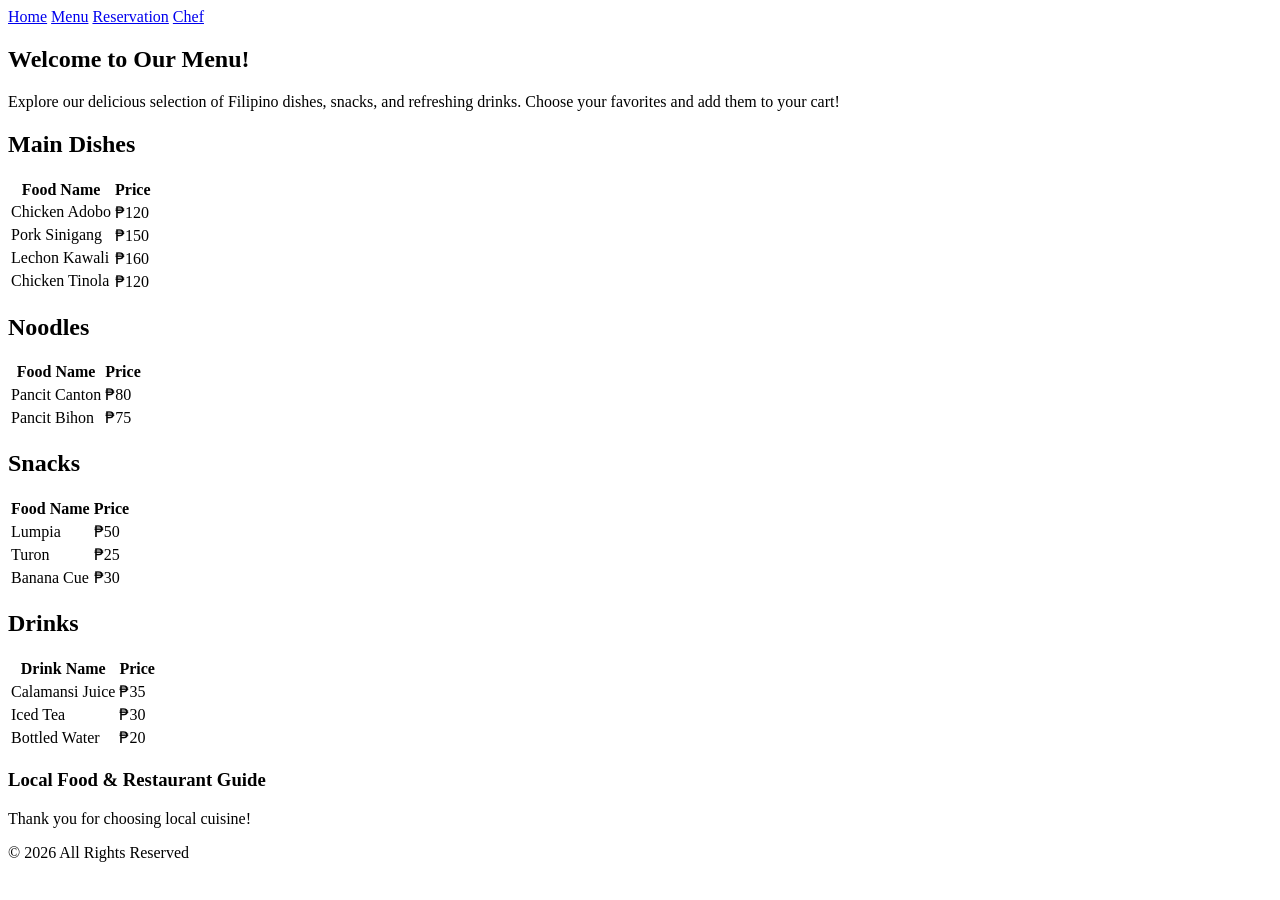
==== menu.html @ c851ced8 "Add files via upload" ====
<!DOCTYPE html>
<html lang="en">
<head>
    <meta charset="UTF-8">
    <meta name="viewport" content="width=device-width, initial-scale=1.0">
    <title>Food Menu - Local Food Guide</title>
    <link rel="stylesheet" href="css/menu.css">
</head>
<body>

    <!-- HEADER -->
    <header class="site-header">
        <nav class="site-nav">
            <a href="index.html#home">Home</a>
            <a href="menu.html" class="active" aria-current="page">Menu</a>
            <a href="reservation1.html">Reservation</a>
            <a href="index.html#chef">Chef</a>
        </nav>
    </header>

    <!-- INTRODUCTION -->
    <section class="menu-hero">
    <h2>Welcome to Our Menu!</h2>
        <p>
            Explore our delicious selection of Filipino
            dishes, snacks, and refreshing drinks.
            Choose your favorites and add them to your cart!
        </p>
    </section>

    <!-- MAIN DISHES -->
    <section class="menu-section">
        <h2>Main Dishes</h2>
       
        <table>
            <tr>
                <th>Food Name</th>
                <th>Price</th>
        </tr>

        <tr>
            <td>Chicken Adobo</td>
            <td>₱120</td>
        </tr>

        <tr>
            <td>Pork Sinigang</td>
            <td>₱150</td>
        </tr>

        <tr>
            <td>Lechon Kawali</td>
            <td>₱160</td>
        </tr>

        <tr>
            <td>Chicken Tinola</td>
            <td>₱120</td>
        </tr>
    </table>
</section>

<section class="menu-section">
    <h2>Noodles</h2>

    <table>
        <tr>
            <th>Food Name</th>
            <th>Price</th>
        </tr>

        <tr>
            <td>Pancit Canton</td>
            <td>₱80</td>
        </tr>

        <tr>
            <td>Pancit Bihon</td>
            <td>₱75</td>
        </tr>
    </table>
</section>

    <section class="menu-section">
        <h2>Snacks</h2>
        <table>
            <tr>
                <th>Food Name</th>
                <th>Price</th>
            </tr>
            <tr><td>Lumpia</td><td>₱50</td></tr>
            <tr><td>Turon</td><td>₱25</td></tr>
            <tr><td>Banana Cue</td><td>₱30</td></tr>
        </table>
    </section>

    <section class="menu-section">
        <h2>Drinks</h2>
        <table>
            <tr>
                <th>Drink Name</th>
                <th>Price</th>
            </tr>
            <tr><td>Calamansi Juice</td><td>₱35</td></tr>
            <tr><td>Iced Tea</td><td>₱30</td></tr>
            <tr><td>Bottled Water</td><td>₱20</td></tr>
        </table>
    </section>

    <footer class="site-footer">
        <h3 class="brrand">Local Food & Restaurant Guide</h3>
        <p>Thank you for choosing local cuisine!</p>
        <p class="copyright">© 2026 All Rights Reserved</p>
    </footer>

</body>
</html>
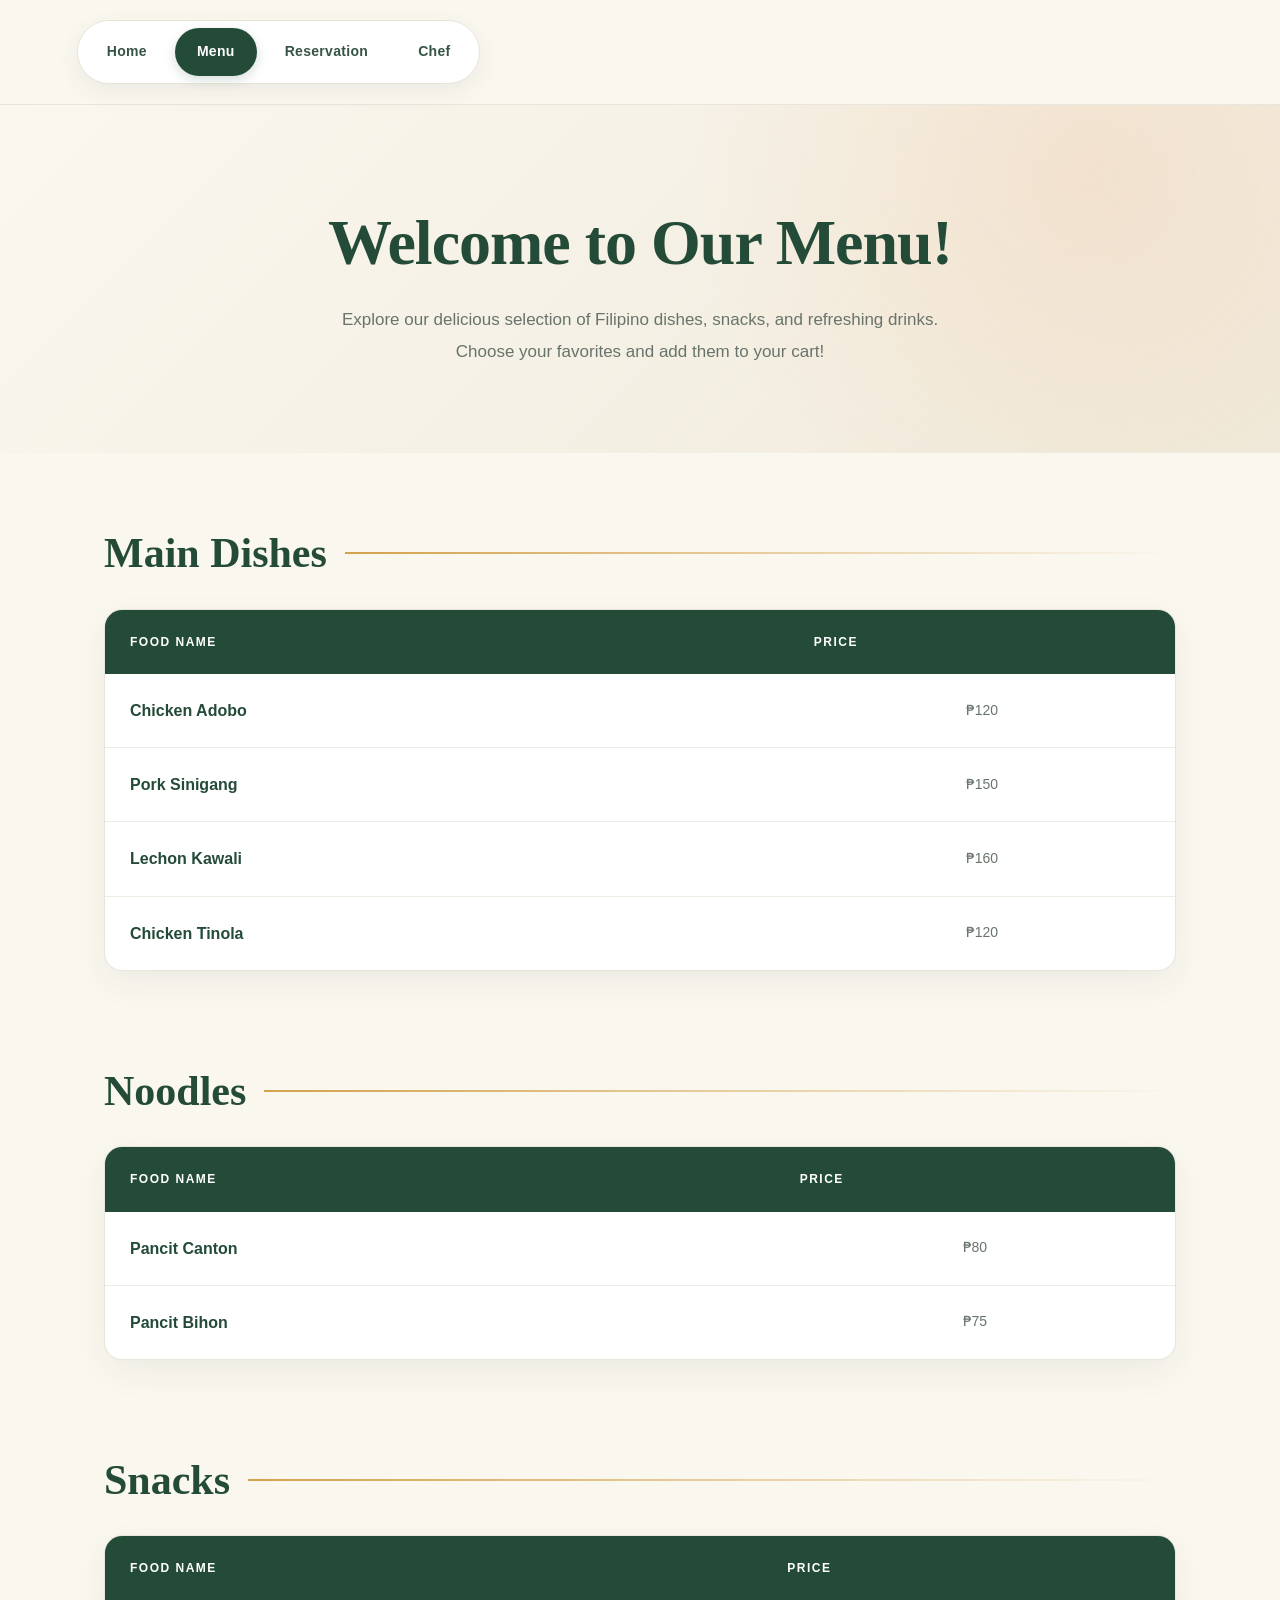
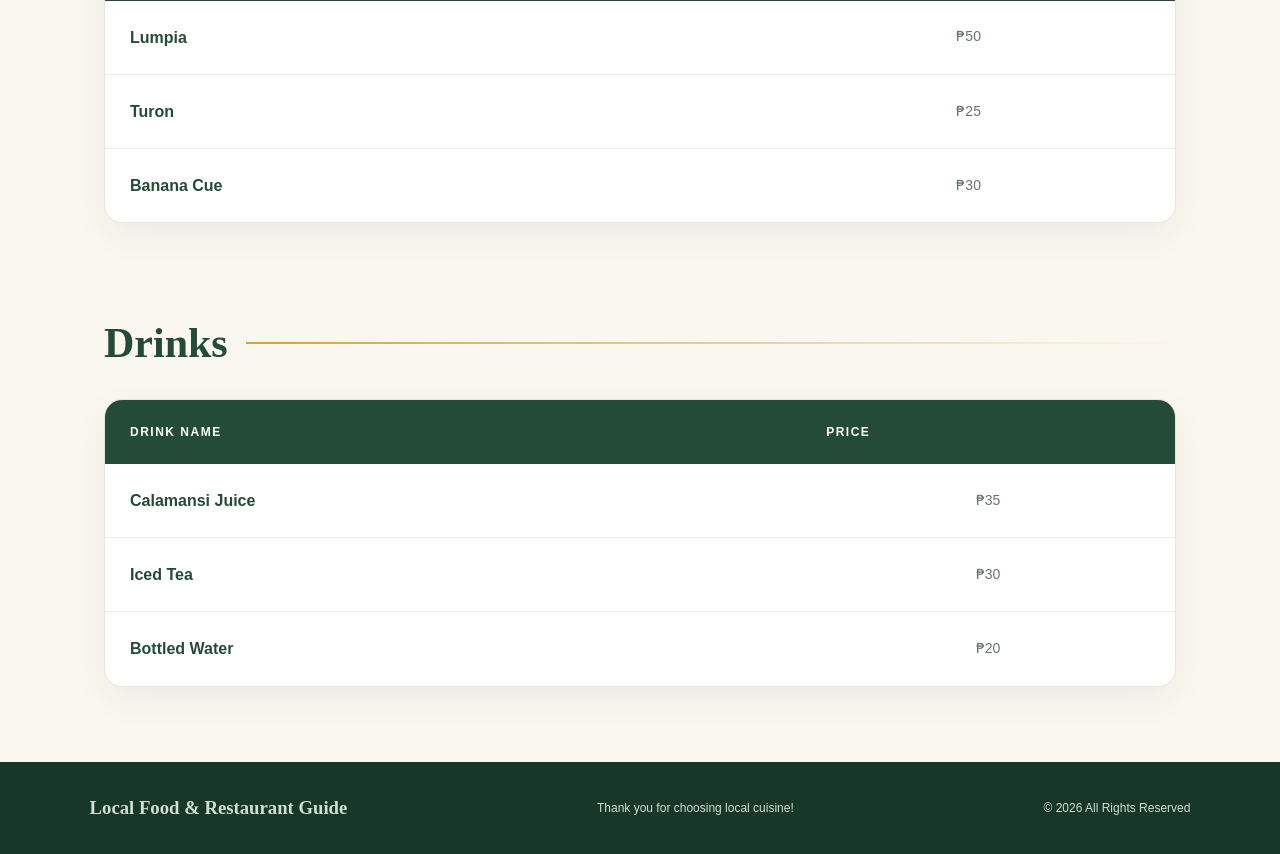
==== commit 805e7f7b: "Fix HTML encoding issues in menu.html" ====
--- a/menu.html
+++ b/menu.html
@@ -4,7 +4,7 @@
     <meta charset="UTF-8">
     <meta name="viewport" content="width=device-width, initial-scale=1.0">
     <title>Food Menu - Local Food Guide</title>
-    <link rel="stylesheet" href="css/menu.css">
+    <link rel="stylesheet" href="menu.css">
 </head>
 <body>
 
@@ -114,4 +114,4 @@
     </footer>
 
 </body>
-</html>+</html>
--- a/menu.css
+++ b/menu.css
@@ -0,0 +1,450 @@
+@import url('https://fonts.googleapis.com/css2?family=DM+Sans:wght@400;500;600;700&family=Playfair+Display:wght@500;600;700;800&display=swap');
+
+:root {
+    --primary: #244b38;
+    --primary-dark: #173728;
+    --accent: #ed8947;
+    --cream: #faf7ef;
+    --white: #ffffff;
+    --text: #25352c;
+    --muted: #68746b;
+    --border: #e8e5dc;
+    --radius: 20px;
+    --shadow: 0 12px 35px rgba(20, 45, 30, 0.08);
+}
+
+* {
+    margin: 0;
+    padding: 0;
+    box-sizing: border-box;
+}
+
+html {
+    scroll-behavior: smooth;
+}
+
+body {
+    font-family: 'DM Sans', sans-serif;
+    background: var(--cream);
+    color: var(--text);
+    line-height: 1.7;
+}
+
+h1, h2, h3 {
+    font-family: 'Playfair Display', serif;
+    line-height: 1.2;
+}
+
+a {
+    text-decoration: none;
+    color: inherit;
+}
+
+img {
+    max-width: 100%;
+    display: block;
+}
+
+::selection {
+    background: var(--accent);
+    color: white;
+}
+
+/* ===================================
+   LOCAL FOOD RESTAURANT - MENU PAGE
+   =================================== */
+
+/* ===== MENU INTRODUCTION ===== */
+
+.site-header {
+    width: 100%;
+    padding: 20px 6%;
+    background: rgba(250, 247, 239, 0.96);
+    display: flex;
+    align-items: center;
+    justify-content: space-between;
+    gap: 25px;
+    position: sticky;
+    top: 0;
+    z-index: 1000;
+    border-bottom: 1px solid var(--border);
+    backdrop-filter: blur(15px);
+}
+
+/* ===== ELEGANT NAVIGATION ===== */
+
+.site-nav {
+    display: flex;
+    align-items: center;
+    justify-content: center;
+    gap: 6px;
+
+    padding: 7px;
+    background: #ffffff;
+
+    border: 1px solid #e8e4d9;
+    border-radius: 50px;
+
+    box-shadow: 0 8px 25px rgba(36, 75, 56, 0.07);
+}
+
+/* Navigation links */
+.site-nav a {
+    position: relative;
+    display: inline-flex;
+    align-items: center;
+    justify-content: center;
+
+    padding: 12px 22px;
+    border-radius: 30px;
+
+    font-family: 'DM Sans', sans-serif;
+    font-size: 14px;
+    font-weight: 600;
+    letter-spacing: 0.3px;
+
+    color: #365443;
+    text-decoration: none;
+
+    transition:
+        background 0.3s ease,
+        color 0.3s ease,
+        transform 0.3s ease;
+}
+
+/* Hover animation */
+.site-nav a:hover {
+    background: #edf2eb;
+    color: #244b38;
+    transform: translateY(-2px);
+}
+
+/* Active navigation link */
+.site-nav a.active {
+    background: #244b38;
+    color: #ffffff;
+    box-shadow: 0 4px 12px rgba(36, 75, 56, 0.18);
+}
+
+/* Gold underline accent */
+.site-nav a:not(.active)::after {
+    content: "";
+    position: absolute;
+    bottom: 5px;
+    left: 50%;
+
+    width: 0;
+    height: 2px;
+
+    background: #d4a24c;
+    border-radius: 5px;
+
+    transform: translateX(-50%);
+    transition: width 0.3s ease;
+}
+
+.site-nav a:not(.active):hover::after {
+    width: 35%;
+}
+
+/* Keyboard accessibility */
+.site-nav a:focus-visible {
+    outline: 2px solid #d4a24c;
+    outline-offset: 3px;
+}
+
+.menu-hero {
+    background:
+        radial-gradient(circle at 85% 20%,
+            rgba(237, 137, 71, 0.12),
+            transparent 35%),
+        linear-gradient(135deg, #faf7ef, #f0eadb);
+
+    padding: 100px 8% 85px;
+    text-align: center;
+    position: relative;
+    overflow: hidden;
+}
+
+.menu-hero h2 {
+    font-family: 'Playfair Display', serif;
+    font-size: clamp(38px, 5vw, 64px);
+    color: #244b38;
+    margin-bottom: 22px;
+    letter-spacing: -1px;
+}
+
+.menu-hero > p:not(.eyebrow) {
+    max-width: 650px;
+    margin: 0 auto;
+    font-size: 17px;
+    color: #68746b;
+    line-height: 1.9;
+}
+
+/* ===== MENU SECTIONS ===== */
+
+.menu-section {
+    max-width: 1200px;
+    margin: 75px auto;
+    padding: 0 5%;
+}
+
+.menu-section h2 {
+    font-family: 'Playfair Display', serif;
+    font-size: clamp(30px, 4vw, 42px);
+    color: #244b38;
+    margin-bottom: 30px;
+
+    display: flex;
+    align-items: center;
+    gap: 18px;
+}
+
+/* Decorative line beside heading */
+.menu-section h2::after {
+    content: "";
+    height: 2px;
+    flex: 1;
+    background: linear-gradient(
+        to right,
+        #d4a24c,
+        transparent
+    );
+}
+
+/* ===== MENU TABLE ===== */
+
+.menu-section table {
+    width: 100%;
+    border-collapse: separate;
+    border-spacing: 0;
+    background: #ffffff;
+
+    border: 1px solid #e8e5dc;
+    border-radius: 18px;
+    overflow: hidden;
+
+    box-shadow: 0 12px 35px rgba(20, 45, 30, 0.06);
+}
+
+/* Table header */
+.menu-section th {
+    background: #244b38;
+    color: #ffffff;
+
+    padding: 22px 25px;
+    font-size: 12px;
+    font-weight: 700;
+    text-transform: uppercase;
+    letter-spacing: 1.5px;
+    text-align: left;
+}
+
+/* Table cells */
+.menu-section td {
+    padding: 23px 25px;
+    font-size: 14px;
+    color: #68746b;
+
+    border-bottom: 1px solid #eeece5;
+    vertical-align: middle;
+}
+
+/* Remove final border */
+.menu-section tr:last-child td {
+    border-bottom: none;
+}
+
+/* Food name */
+.menu-section td:first-child {
+    font-weight: 700;
+    font-size: 16px;
+    color: #244b38;
+    min-width: 150px;
+}
+
+/* Description */
+.menu-section td:nth-child(2) {
+    line-height: 1.7;
+}
+
+/* Price */
+.menu-section td:nth-child(3) {
+    font-weight: 800;
+    font-size: 19px;
+    color: #b77b2d;
+    white-space: nowrap;
+}
+
+/* Order column */
+.menu-section td:last-child {
+    text-align: center;
+    white-space: nowrap;
+}
+
+/* Row hover effect */
+.menu-section tbody tr,
+.menu-section tr:not(:first-child) {
+    transition: background 0.3s ease;
+}
+
+.menu-section tr:not(:first-child):hover {
+    background: #f7f8f2;
+}
+
+/* ===== ADD TO CART BUTTON ===== */
+
+.menu-section button {
+    background: #244b38;
+    color: #ffffff;
+    border: 1px solid #244b38;
+
+    padding: 12px 20px;
+    border-radius: 30px;
+
+    font-family: 'DM Sans', sans-serif;
+    font-size: 12px;
+    font-weight: 700;
+
+    cursor: pointer;
+
+    transition:
+        background 0.3s ease,
+        transform 0.3s ease,
+        box-shadow 0.3s ease;
+}
+
+.menu-section button:hover {
+    background: #ed8947;
+    border-color: #ed8947;
+    transform: translateY(-3px);
+
+    box-shadow: 0 7px 18px rgba(237, 137, 71, 0.22);
+}
+
+.menu-section button:active {
+    transform: scale(0.96);
+}
+
+.menu-section button:focus-visible {
+    outline: 3px solid #d4a24c;
+    outline-offset: 3px;
+}
+
+/* ===== SECTION SPACING ===== */
+
+.menu-section + .menu-section {
+    margin-top: 95px;
+}
+
+/* ===== RESPONSIVE TABLET ===== */
+
+@media (max-width: 900px) {
+
+    .menu-hero {
+        padding: 75px 6%;
+    }
+
+    .menu-section {
+        margin: 55px auto;
+    }
+
+    .menu-section th,
+    .menu-section td {
+        padding: 17px 14px;
+    }
+
+    .menu-section button {
+        padding: 10px 14px;
+    }
+}
+
+/* ===== RESPONSIVE MOBILE ===== */
+
+@media (max-width: 600px) {
+
+    .menu-hero {
+        padding: 65px 6%;
+    }
+
+    .menu-hero h2 {
+        font-size: 38px;
+    }
+
+    .menu-hero > p:not(.eyebrow) {
+        font-size: 14px;
+    }
+
+    .menu-section {
+        padding: 0 5%;
+        margin: 50px auto;
+    }
+
+    .menu-section h2 {
+        font-size: 30px;
+    }
+
+    /* Allow horizontal table scrolling */
+    .menu-section {
+        overflow-x: auto;
+    }
+
+    .menu-section table {
+        min-width: 620px;
+    }
+
+    .menu-section th {
+        padding: 15px;
+        font-size: 11px;
+    }
+
+    .menu-section td {
+        padding: 16px;
+        font-size: 13px;
+    }
+
+    .menu-section td:first-child {
+        font-size: 14px;
+    }
+
+    .menu-section td:nth-child(3) {
+        font-size: 16px;
+    }
+
+    .menu-section button {
+        padding: 10px 13px;
+        font-size: 11px;
+    }
+}
+
+@media (prefers-reduced-motion: reduce) {
+    .menu-section button,
+    .menu-section tr {
+        transition: none;
+    }
+}
+
+.site-footer {
+    background: var(--primary-dark);
+    color: #d0ded3;
+
+    padding: 35px 7%;
+
+    display: flex;
+    align-items: center;
+    justify-content: space-between;
+    gap: 20px;
+}
+
+.site-footer .brand {
+    color: white;
+}
+
+.site-footer p {
+    font-size: 12px;
+}
+
+.copyright {
+    text-align: right;
+}
